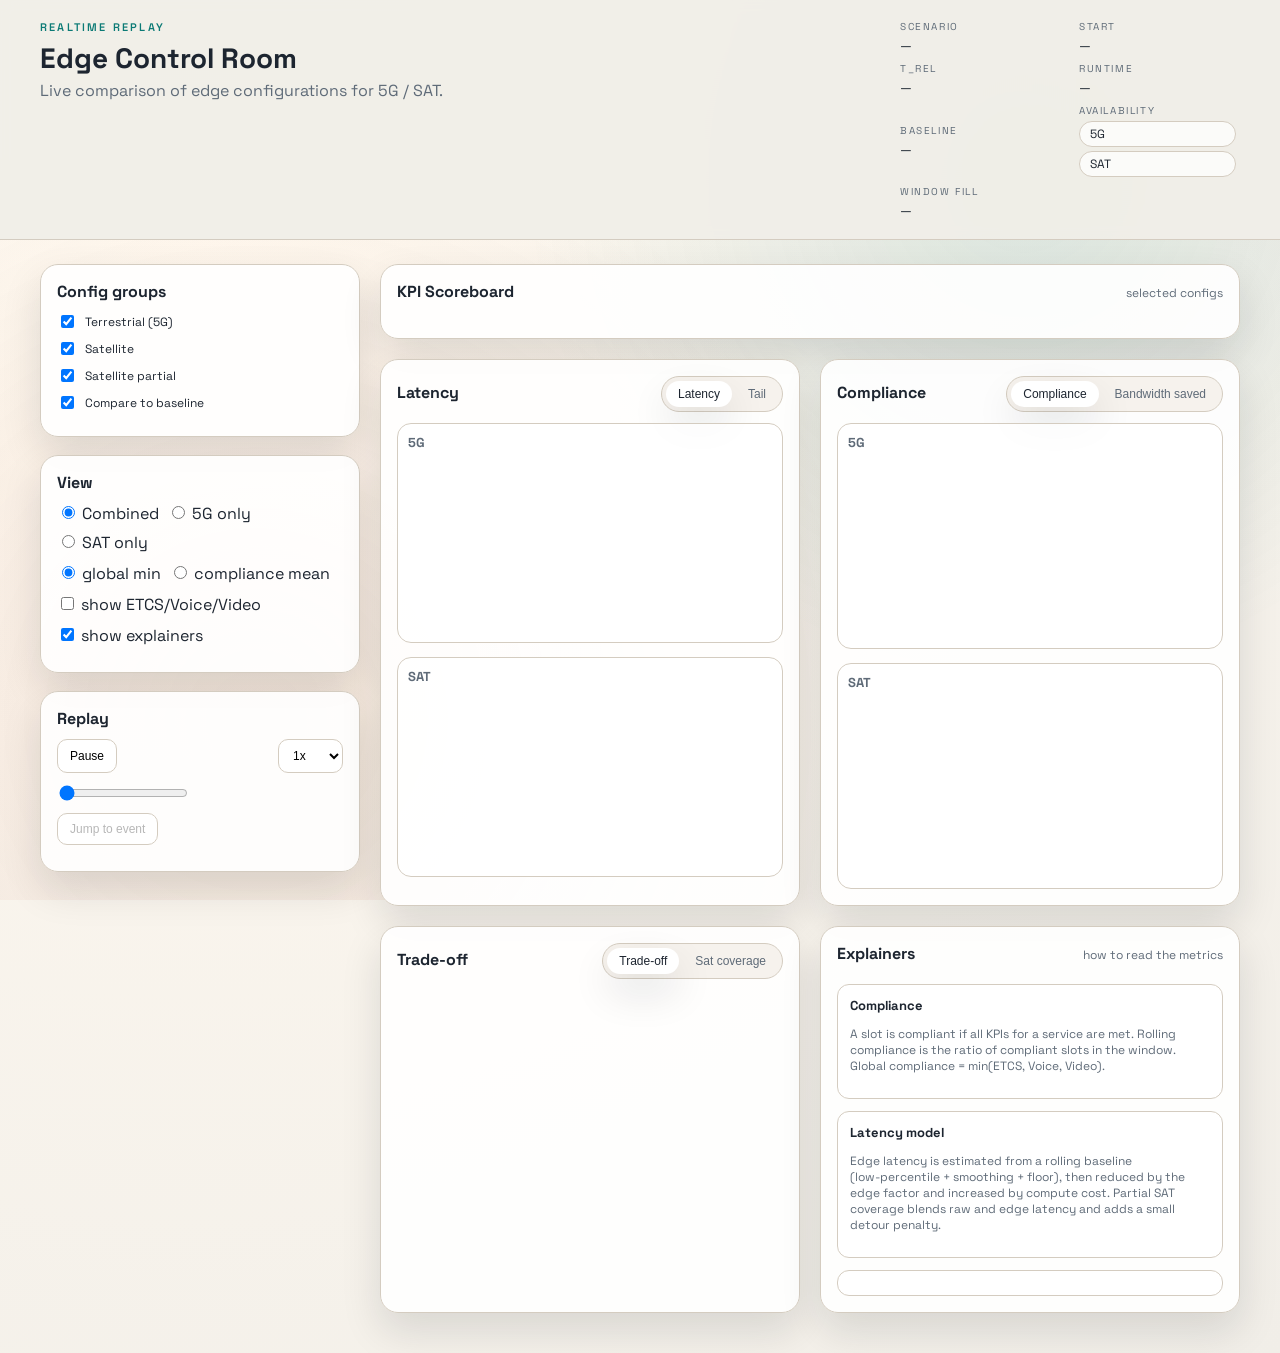
==== gui/index.html @ a69d45b3 "Initial version Full" ====
<!doctype html>
<html lang="en">
  <head>
    <meta charset="utf-8" />
    <meta name="viewport" content="width=device-width, initial-scale=1" />
    <title>Edge Replay Control Room</title>
    <link rel="preconnect" href="https://fonts.googleapis.com" />
    <link rel="preconnect" href="https://fonts.gstatic.com" crossorigin />
    <link
      href="https://fonts.googleapis.com/css2?family=Space+Grotesk:wght@400;500;600&display=swap"
      rel="stylesheet"
    />
    <link rel="stylesheet" href="styles.css" />
  </head>
  <body>
    <div class="bg-layer"></div>
    <header class="run-header">
      <div class="run-title">
        <div class="eyebrow">Realtime Replay</div>
        <h1>Edge Control Room</h1>
        <p>Live comparison of edge configurations for 5G / SAT.</p>
      </div>
      <div class="run-context">
        <div class="context-item">
          <span class="label">Scenario</span>
          <span id="context-scenario">—</span>
        </div>
        <div class="context-item">
          <span class="label">Start</span>
          <span id="context-start">—</span>
        </div>
        <div class="context-item">
          <span class="label">t_rel</span>
          <span id="context-rel">—</span>
        </div>
        <div class="context-item">
          <span class="label">Runtime</span>
          <span id="context-runtime">—</span>
        </div>
        <div class="context-item">
          <span class="label">Baseline</span>
          <span id="context-baseline">—</span>
        </div>
        <div class="context-item">
          <span class="label">Availability</span>
          <span class="status-pill" id="status-5g">5G</span>
          <span class="status-pill" id="status-sat">SAT</span>
        </div>
        <div class="context-item">
          <span class="label">Window fill</span>
          <span id="context-window">—</span>
        </div>
      </div>
    </header>

    <div class="layout">
      <aside class="controls">
        <div class="panel">
          <h2>Config groups</h2>
          <label class="toggle">
            <input type="checkbox" id="group-5g" checked />
            <span>Terrestrial (5G)</span>
          </label>
          <label class="toggle">
            <input type="checkbox" id="group-sat" checked />
            <span>Satellite</span>
          </label>
          <label class="toggle">
            <input type="checkbox" id="group-sat-partial" checked />
            <span>Satellite partial</span>
          </label>
          <label class="toggle">
            <input type="checkbox" id="toggle-baseline" checked />
            <span>Compare to baseline</span>
          </label>
        </div>

        <div class="panel">
          <h2>View</h2>
          <div class="control-row">
            <label><input type="radio" name="tech-view" value="combined" checked /> Combined</label>
            <label><input type="radio" name="tech-view" value="5g" /> 5G only</label>
            <label><input type="radio" name="tech-view" value="sat" /> SAT only</label>
          </div>
          <div class="control-row">
            <label><input type="radio" name="global-metric" value="min" checked /> global min</label>
            <label><input type="radio" name="global-metric" value="mean" /> compliance mean</label>
          </div>
          <div class="control-row">
            <label><input type="checkbox" id="toggle-services" /> show ETCS/Voice/Video</label>
          </div>
          <div class="control-row">
            <label><input type="checkbox" id="toggle-explainers" checked /> show explainers</label>
          </div>
        </div>

        <div class="panel">
          <h2>Replay</h2>
          <div class="control-row actions">
            <button id="play-toggle">Pause</button>
            <select id="speed-select">
              <option value="0.5">0.5x</option>
              <option value="1" selected>1x</option>
              <option value="2">2x</option>
              <option value="5">5x</option>
            </select>
          </div>
          <div class="control-row">
            <input type="range" id="timeline" min="0" max="0" value="0" />
          </div>
          <div class="control-row actions">
            <button id="jump-event" disabled>Jump to event</button>
          </div>
        </div>
      </aside>

      <main class="dashboard">
        <section class="panel scoreboard-panel">
          <div class="panel-header">
            <h2>KPI Scoreboard</h2>
            <span>selected configs</span>
          </div>
          <div class="scoreboard-table" id="scoreboard-table"></div>
        </section>

        <section class="panel" id="primary-panel">
          <div class="panel-header">
            <h2 id="primary-title">Latency</h2>
            <div class="segmented" id="primary-mode">
              <button data-mode="latency" class="active">Latency</button>
              <button data-mode="tail">Tail</button>
            </div>
          </div>
          <div class="chart-grid" id="primary-grid">
            <div class="chart-block" id="primary-5g-block">
              <h3>5G</h3>
              <canvas id="primary-5g"></canvas>
              <div class="chart-legend" id="primary-5g-legend"></div>
              <div class="legend-note" id="primary-5g-note"></div>
            </div>
            <div class="chart-block" id="primary-sat-block">
              <h3>SAT</h3>
              <canvas id="primary-sat"></canvas>
              <div class="chart-legend" id="primary-sat-legend"></div>
              <div class="legend-note" id="primary-sat-note"></div>
            </div>
          </div>
        </section>

        <section class="panel" id="secondary-panel">
          <div class="panel-header">
            <h2 id="secondary-title">Compliance</h2>
            <div class="segmented" id="secondary-mode">
              <button data-mode="compliance" class="active">Compliance</button>
              <button data-mode="core">Bandwidth saved</button>
            </div>
          </div>
          <div class="chart-grid" id="secondary-grid">
            <div class="chart-block" id="secondary-5g-block">
              <h3>5G</h3>
              <canvas id="secondary-5g"></canvas>
              <div class="chart-legend" id="secondary-5g-legend"></div>
              <div class="chart-legend" id="secondary-5g-service-legend"></div>
              <div class="legend-note" id="secondary-5g-note"></div>
            </div>
            <div class="chart-block" id="secondary-sat-block">
              <h3>SAT</h3>
              <canvas id="secondary-sat"></canvas>
              <div class="chart-legend" id="secondary-sat-legend"></div>
              <div class="chart-legend" id="secondary-sat-service-legend"></div>
              <div class="legend-note" id="secondary-sat-note"></div>
            </div>
          </div>
        </section>

        <section class="panel" id="tertiary-panel">
          <div class="panel-header">
            <h2 id="tertiary-title">Trade-off</h2>
            <div class="segmented" id="tertiary-mode">
              <button data-mode="tradeoff" class="active">Trade-off</button>
              <button data-mode="coverage">Sat coverage</button>
            </div>
          </div>
          <div class="chart-block" id="tradeoff-block">
            <canvas id="tradeoff"></canvas>
            <div class="chart-legend" id="tradeoff-legend"></div>
          </div>
          <div class="chart-block" id="coverage-block">
            <h3>Coverage impact (SAT)</h3>
            <canvas id="coverage"></canvas>
            <div class="chart-legend" id="coverage-legend"></div>
            <div class="legend-note" id="coverage-note"></div>
          </div>
        </section>

        <section class="panel" id="explainers">
          <div class="panel-header">
            <h2>Explainers</h2>
            <span>how to read the metrics</span>
          </div>
          <div class="explain-grid">
            <div class="explain-card">
              <h3>Compliance</h3>
              <p>
                A slot is compliant if all KPIs for a service are met. Rolling compliance is the
                ratio of compliant slots in the window. Global compliance = min(ETCS, Voice, Video).
              </p>
            </div>
            <div class="explain-card">
              <h3>Latency model</h3>
              <p>
                Edge latency is estimated from a rolling baseline (low‑percentile + smoothing +
                floor), then reduced by the edge factor and increased by compute cost. Partial SAT
                coverage blends raw and edge latency and adds a small detour penalty.
              </p>
            </div>
            <div class="explain-card" id="config-explain"></div>
          </div>
        </section>

      </main>
    </div>

    <script src="app.js"></script>
  </body>
</html>
---- gui/styles.css ----
:root {
  --ink: #1d2530;
  --muted: #5f6b78;
  --accent: #0b7a75;
  --accent-2: #d17f58;
  --bg: #f1eee8;
  --panel: rgba(255, 255, 255, 0.9);
  --border: #d4ccc0;
  --shadow: 0 18px 40px rgba(20, 25, 35, 0.12);
}

* {
  box-sizing: border-box;
}

body {
  margin: 0;
  font-family: "Space Grotesk", sans-serif;
  color: var(--ink);
  background: radial-gradient(circle at 15% 15%, #fff9f0, var(--bg));
  min-height: 100vh;
}

.bg-layer {
  position: fixed;
  inset: 0;
  background: radial-gradient(circle at 80% 20%, rgba(11, 122, 117, 0.12), transparent 40%),
    radial-gradient(circle at 20% 80%, rgba(209, 127, 88, 0.12), transparent 50%);
  pointer-events: none;
  z-index: 0;
}

.run-header {
  position: sticky;
  top: 0;
  z-index: 2;
  display: flex;
  justify-content: space-between;
  gap: 20px;
  flex-wrap: wrap;
  padding: 20px 40px;
  background: rgba(241, 238, 232, 0.94);
  border-bottom: 1px solid var(--border);
  backdrop-filter: blur(6px);
}

.run-title h1 {
  margin: 6px 0 4px;
  font-size: 28px;
}

.run-title p {
  margin: 0;
  color: var(--muted);
}

.eyebrow {
  text-transform: uppercase;
  letter-spacing: 0.2em;
  font-size: 11px;
  color: var(--accent);
  font-weight: 600;
}

.run-context {
  display: grid;
  grid-template-columns: repeat(auto-fit, minmax(160px, 1fr));
  gap: 8px 18px;
  align-items: center;
  min-width: 340px;
}

.context-item {
  display: flex;
  flex-direction: column;
  gap: 4px;
  font-size: 13px;
}

.context-item .label {
  text-transform: uppercase;
  font-size: 10px;
  letter-spacing: 0.16em;
  color: var(--muted);
}

.status-pill {
  display: inline-flex;
  align-items: center;
  gap: 6px;
  padding: 4px 10px;
  border-radius: 999px;
  border: 1px solid var(--border);
  background: #ffffffb5;
  font-size: 12px;
  margin-right: 4px;
}

.status-pill.active {
  background: #dcf2ef;
  color: var(--accent);
}

.layout {
  position: relative;
  z-index: 1;
  display: grid;
  grid-template-columns: 320px 1fr;
  gap: 20px;
  padding: 24px 40px 40px;
}

.controls {
  display: flex;
  flex-direction: column;
  gap: 18px;
}

.panel {
  background: var(--panel);
  border: 1px solid var(--border);
  border-radius: 18px;
  padding: 16px;
  box-shadow: var(--shadow);
}

.panel h2 {
  margin: 0 0 10px;
  font-size: 16px;
}

.panel-header {
  display: flex;
  justify-content: space-between;
  align-items: baseline;
  margin-bottom: 10px;
}

.panel-header span {
  font-size: 12px;
  color: var(--muted);
}

.control-row {
  display: flex;
  flex-wrap: wrap;
  gap: 8px;
  margin-bottom: 10px;
}

.control-row.actions {
  justify-content: space-between;
}

input[type="text"] {
  width: 100%;
  padding: 10px 12px;
  border-radius: 12px;
  border: 1px solid var(--border);
  font-size: 13px;
}

button {
  border: 1px solid var(--border);
  background: #fff;
  padding: 8px 12px;
  border-radius: 10px;
  cursor: pointer;
  font-size: 12px;
}

select {
  padding: 8px 10px;
  border-radius: 10px;
  border: 1px solid var(--border);
  font-size: 12px;
  background: #fff;
}

.config-list {
  max-height: 240px;
  overflow-y: auto;
  display: grid;
  gap: 8px;
  padding-right: 4px;
}

.config-item {
  display: flex;
  align-items: flex-start;
  gap: 8px;
  font-size: 12px;
}

.config-item span {
  color: var(--muted);
}

.toggle {
  display: flex;
  gap: 8px;
  align-items: center;
  font-size: 12px;
  margin-bottom: 8px;
}

.dashboard {
  display: grid;
  grid-template-columns: repeat(auto-fit, minmax(320px, 1fr));
  gap: 20px;
}

.scoreboard-panel {
  grid-column: 1 / -1;
}

.scoreboard-table {
  display: grid;
  gap: 8px;
}

.score-row {
  display: grid;
  grid-template-columns: 200px repeat(6, minmax(90px, 1fr));
  gap: 10px;
  padding: 10px 12px;
  border-radius: 12px;
  background: #ffffffdd;
  border: 1px solid var(--border);
  font-size: 12px;
}

.score-row.baseline {
  border-color: rgba(11, 122, 117, 0.4);
  background: #e8f5f3;
}

.score-row.header {
  text-transform: uppercase;
  font-size: 10px;
  letter-spacing: 0.08em;
  color: var(--muted);
  font-weight: 600;
}

.score-row .pill {
  display: inline-flex;
  align-items: center;
  gap: 6px;
  padding: 2px 8px;
  border-radius: 999px;
  background: #eef5f5;
  font-size: 11px;
  color: var(--accent);
}

.score-row .muted {
  color: var(--muted);
}

.explain-grid {
  display: grid;
  grid-template-columns: repeat(auto-fit, minmax(240px, 1fr));
  gap: 12px;
}

.explain-card {
  background: #ffffffd0;
  border: 1px solid var(--border);
  border-radius: 12px;
  padding: 12px;
  font-size: 12px;
  color: var(--muted);
}

.explain-card h3 {
  margin: 0 0 6px;
  font-size: 13px;
  color: var(--ink);
}

.chart-grid {
  display: grid;
  gap: 14px;
  grid-template-columns: repeat(auto-fit, minmax(240px, 1fr));
}

.chart-block {
  background: #ffffffbb;
  border-radius: 14px;
  padding: 10px;
  border: 1px solid var(--border);
}

.chart-block h3 {
  margin: 0 0 6px;
  font-size: 13px;
  color: var(--muted);
}

.chart-block canvas {
  width: 100%;
  height: 160px;
}

#tradeoff-block {
  display: none;
}

#coverage-block {
  display: none;
}

.chart-legend {
  display: flex;
  flex-wrap: wrap;
  gap: 8px 12px;
  margin-top: 6px;
  font-size: 11px;
  color: var(--muted);
}

.legend-item {
  display: inline-flex;
  align-items: center;
  gap: 6px;
}

.legend-dot {
  width: 10px;
  height: 10px;
  border-radius: 50%;
  background: #999;
}

.legend-note {
  margin-top: 4px;
  font-size: 10px;
  color: var(--muted);
}

.summary-table {
  display: grid;
  gap: 6px;
  font-size: 12px;
}

.summary-row {
  display: grid;
  grid-template-columns: 160px repeat(4, minmax(70px, 1fr));
  gap: 8px;
  padding: 8px 12px;
  border-radius: 12px;
  background: #ffffffd0;
  border: 1px solid var(--border);
}

.summary-row.header {
  text-transform: uppercase;
  font-size: 10px;
  letter-spacing: 0.08em;
  color: var(--muted);
  font-weight: 600;
}

@media (max-width: 1100px) {
  .layout {
    grid-template-columns: 1fr;
  }
}

@media (max-width: 720px) {
  .run-header,
  .layout {
    padding: 16px;
  }
  .summary-row {
    grid-template-columns: 1fr;
  }

  .score-row {
    grid-template-columns: 1fr;
  }
}
.segmented {
  display: inline-flex;
  gap: 4px;
  background: #f6f2ed;
  border: 1px solid var(--border);
  border-radius: 999px;
  padding: 4px;
}

.segmented button {
  border: none;
  background: transparent;
  padding: 6px 12px;
  border-radius: 999px;
  font-size: 12px;
  cursor: pointer;
  color: var(--muted);
}

.segmented button.active {
  background: #fff;
  color: var(--ink);
  box-shadow: var(--shadow);
}
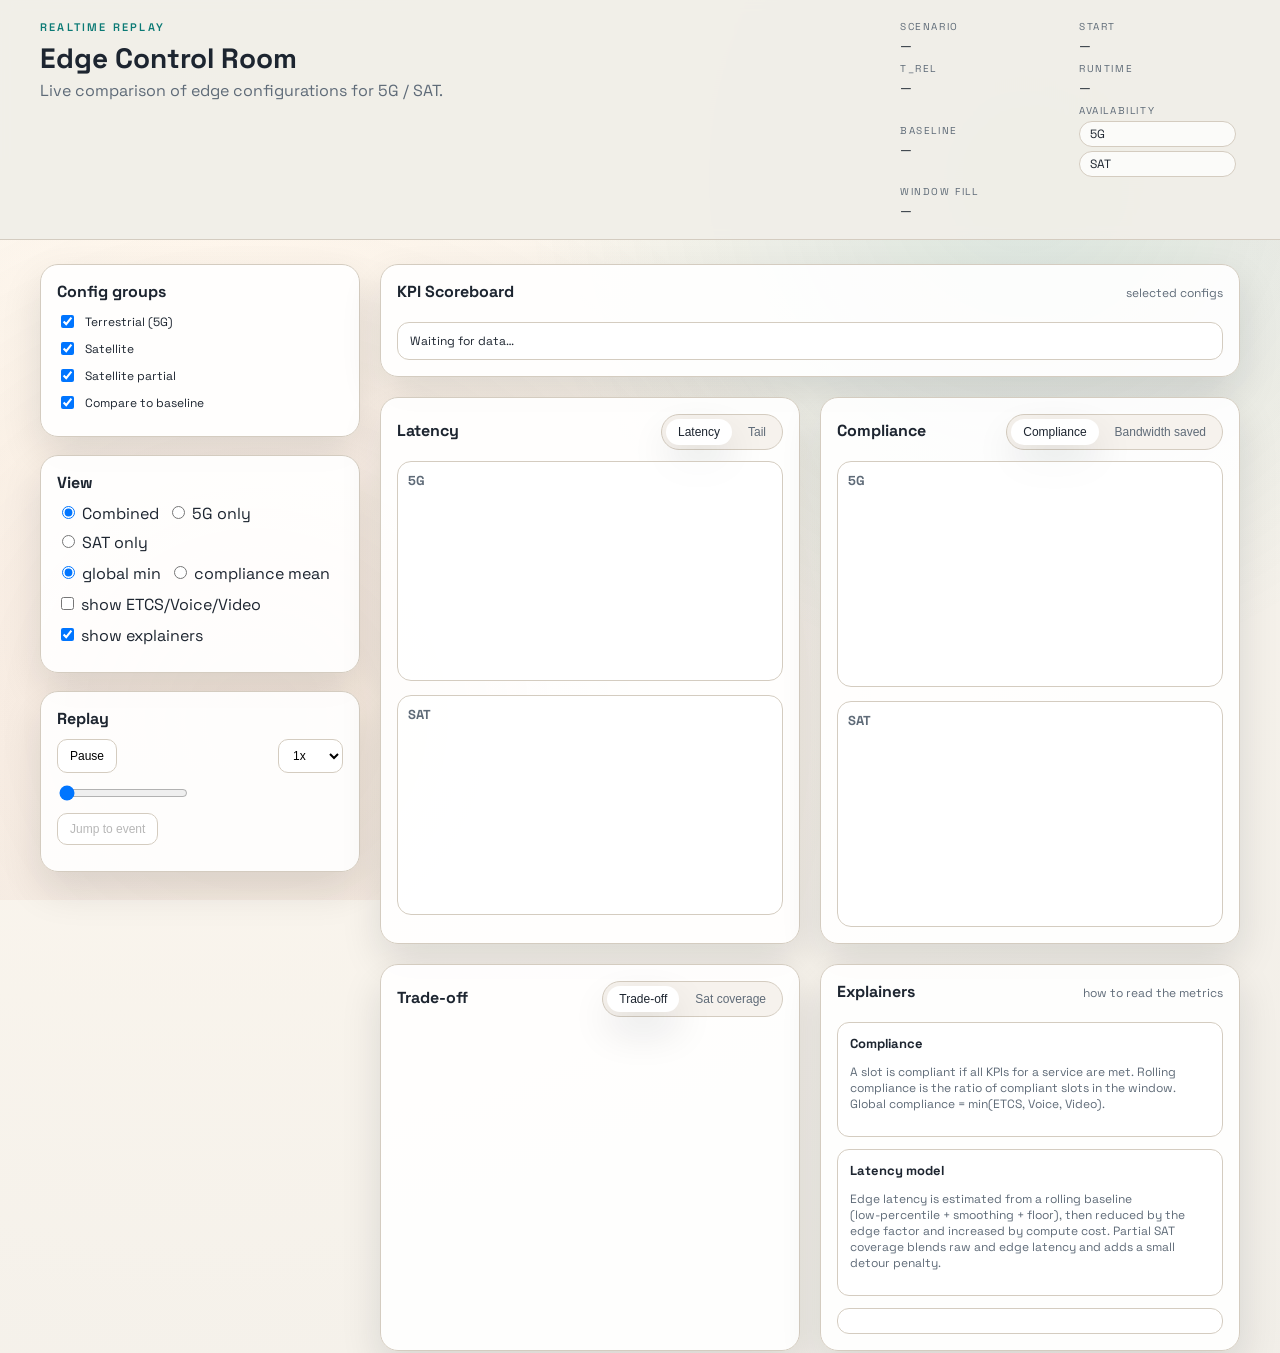
==== commit c91595f3: "Add Docker deployment setup and keep the GUI synced to the latest run. Include an example SAT scenar" ====
--- a/gui/index.html
+++ b/gui/index.html
@@ -190,6 +190,7 @@
             <canvas id="coverage"></canvas>
             <div class="chart-legend" id="coverage-legend"></div>
             <div class="legend-note" id="coverage-note"></div>
+            <div class="legend-note" id="coverage-tooltip"></div>
           </div>
         </section>
 
--- a/gui/styles.css
+++ b/gui/styles.css
@@ -339,6 +339,11 @@
   color: var(--muted);
 }
 
+#coverage-tooltip {
+  font-size: 11px;
+  color: var(--ink);
+}
+
 .summary-table {
   display: grid;
   gap: 6px;
